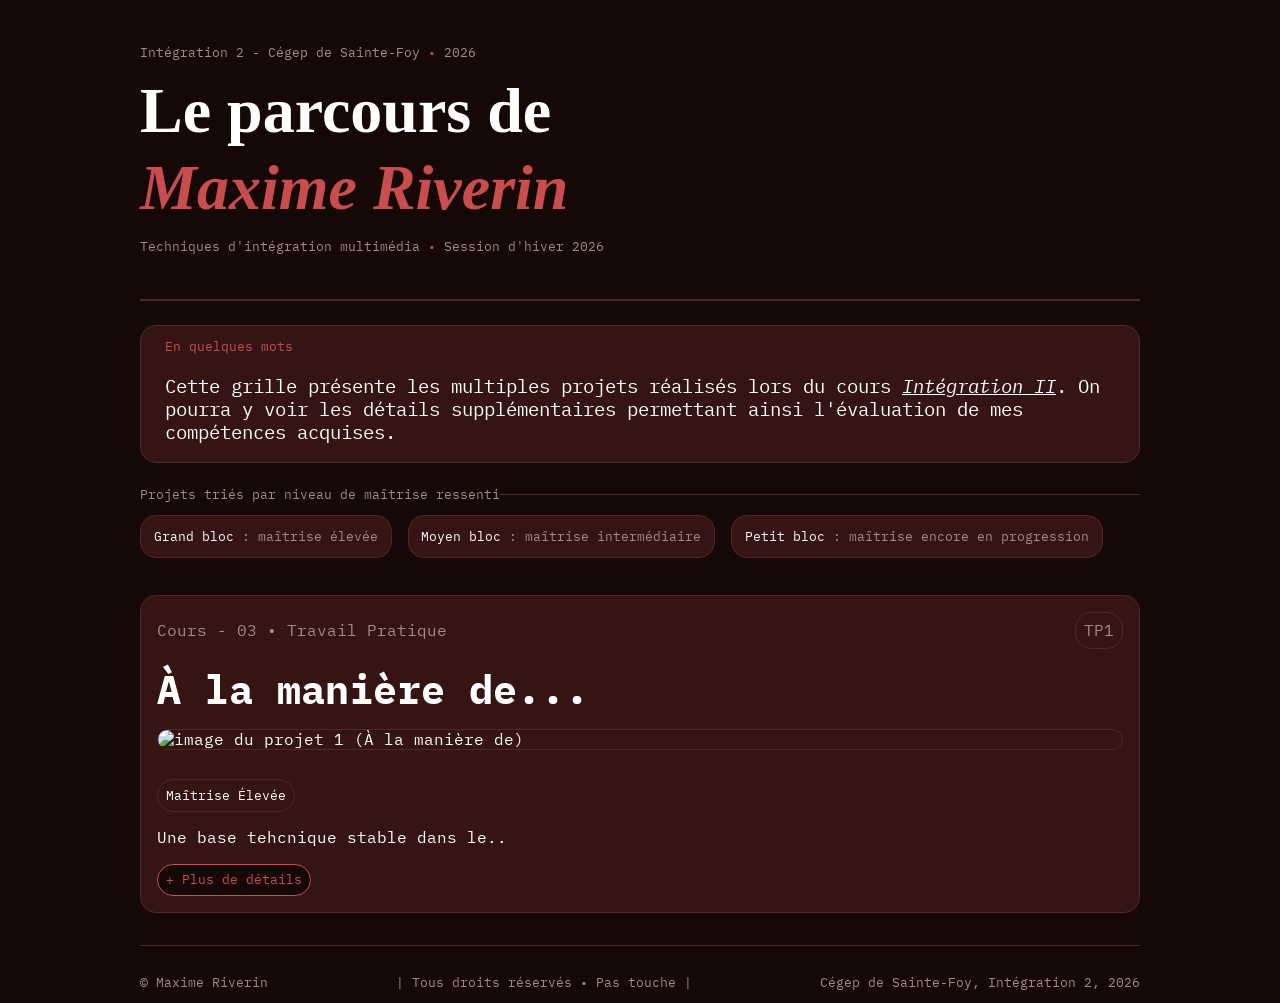
==== index.html @ c97c20b5 "Update all - Effets boutons et liens - Continuation stylisation du contenu dans le dialog - Classes " ====
<!DOCTYPE html>
<html lang="fr">
<head>
    <meta charset="UTF-8">
    <meta name="viewport" content="width=device-width, initial-scale=1.0">
    <title>Portfolio - Intégration II</title>

    <link rel="stylesheet" href="assets/css/style.css">
    <script defer src="assets/js/main.js"></script>
</head>
<body>
    <header class="header fs-08">
        <div class="header__containeur">
            <p class="header__texte">Intégration 2 - Cégep de Sainte-Foy <span class="couleur-rougeClair">&#x2022;</span> 2026</p>
            <h1 class="header__titre">Le parcours de <span class="header-nom-prenom couleur-rougeClair italic">Maxime Riverin</span></h1>
            <p class="header__texte">Techniques d'intégration multimédia <span class="couleur-rougeClair">&#x2022;</span> Session d'hiver 2026</p>
        </div>
    </header>

    <main class="main">
        <section class="informations__containeur">

            <div class="resume__containeur resume containeur border">
                <p class="resume__titre fs-08 couleur-rougeClair">En quelques mots</p>
                <p class="resume__texte">Cette grille présente les multiples projets réalisés lors du cours <span class="italic underline">Intégration II</span>.
                     On pourra y voir les détails supplémentaires permettant ainsi l'évaluation de mes compétences acquises.</p>
            </div>

            <div class="filtre__containeur filtre fs-08">

                <div class="filtre__separateur">
                    <span class="filtre__titre">Projets triés par niveau de maîtrise ressenti</span>
                    <span class="filtre__border"></span>
                </div>

                <div class="filtre__categorie__containeur categorie">
                    <p class="categorie__item border"><span class="white">Grand bloc</span> : maîtrise élevée</p>
                    <p class="categorie__item border"><span class="white">Moyen bloc</span> : maîtrise intermédiaire</p>
                    <p class="categorie__item border"><span class="white">Petit bloc</span> : maîtrise encore en progression</p>
                </div>
            </div>

            <article class="projets__containeur projets">

                <!-- 4 TPS, chasse aux épigraphes, protefolio... -->

                <div class="projets__grille">

                    <div class="projets__item projets__item--1 bloc1 border">
                        <div class="projets__contenu">

                            <div class="projets__legende">
                                <p class="projets__legende-nature">Cours - 03 &#x2022; Travail Pratique</p>
                                <p class="projets__legende-numero-exercice border">TP1</p>
                            </div>

                            <h2 class="projets__titre">À la manière de...</h2>

                            <p class="projets__images__containeur images__containeur border">
                                <img src="assets/images/tp1_rendu_table.png" alt="image du projet 1 (À la manière de)" class="projets__images">
                            </p>

                            <p class="projets__categorie border fs-08">Maîtrise Élevée</p>

                            <p class="projets__texte">Une base tehcnique stable dans le..</p>

                            <div class="projets__bouton">

                                <button class="border fs-08 couleur-rougeClair" commandfor="details__projet1" command="show-modal" name="btnDetails" id="bloc1--btnDetails-ouvrir" value="+ Plus de détails" title="Bouton pour voir davantage de détails du projet">
                                    <label for="bloc1--btnDetails">+ Plus de détails</label>
                                </button>

                            </div>

                            <dialog id="details__projet1" class="details__projets border">
                                <div class="details__contenu projets__contenu">

                                    <div class="projets__legende">
                                        <p class="projets__legende-nature">Cours - 03 &#x2022; Travail Pratique</p>
                                        <p class="projets__legende-numero-exercice border">TP1</p>
                                    </div>

                                    <h2 class="projets__titre">À la manière de...</h2>

                                    <p class="projets__images__containeur images__containeur border">
                                        <img src="assets/images/tp1_rendu_table.png" alt="image du projet 1 (À la manière de)" class="projets__images">
                                    </p>

                                    <p class="projets__texte">Mise en place des outils de base, validation et organisation...</p>

                                    <div class="details__apprentissages__containeur apprentissages__containeur">

                                        <div class="apprentissages__item border">
                                            <h3 class="apprentissages__titre couleur-rougeClair">Ce qui était difficle</h3>
                                            <p class="apprentissages__texte">Configurer correctment tous les outils et garder...</p>
                                        </div>

                                        <div class="apprentissages__item apprentissages border">
                                            <h3 class="apprentissages__titre couleur-rougeClair">Ce dont je suis fier</h3>
                                            <p class="apprentissages__texte">Configurer correctment tous les outils et garder...</p>
                                        </div>

                                    </div>

                                    <p class="details__liens__containeur">
                                        <a href="" class="details__liens">Voir le projet !</a>
                                    </p>
                                    
                                    <div class="projets__bouton">
                                        <button class="border fs-08 couleur-rougeClair" commandfor="details__projet1" command="close" name="btnDetails" id="bloc1--btnDetails-fermer" value="Fermer" title="Bouton pour fermer les détails du projet">
                                            <label for="bloc1--btnDetails">Fermer</label>
                                        </button>
                                    </div>

                                </div>
                            </dialog>

                        </div>
                    </div>

                </div>

            </article>
        </section>
    </main>

    <footer class="footer fs-08">
        <p class="footer__copyright"> &copy; Maxime Riverin </p>
        <p class="footer__copyright">| Tous droits réservés &#x2022; Pas touche |</p>
        <p class="footer__copyright">Cégep de Sainte-Foy, Intégration 2, 2026</p>
    </footer>
    
</body>
</html>
---- assets/css/style.css ----
@charset "UTF-8";

@import url("https://use.typekit.net/vac7fsv.css");
@import url('https://fonts.googleapis.com/css2?family=IBM+Plex+Mono:ital,wght@0,100;0,200;0,300;0,400;0,500;0,600;0,700;1,100;1,200;1,300;1,400;1,500;1,600;1,700&display=swap');

@import url(normalize.css);

:root {
    --couleur-rougeClair: #C74D4E;
    --couleur-rougeFonce: #351414;
    --couleur-carbon: #170808;
    --couleur-rougeMoyen: #502828;
    --couleur-rougeGris: #A28B8B;

    --texte-primaire: 'futura-pt';
    --texte-seconaire: 'IBM Plex Mono';

    font-size: 16px;
    font-family: "futura-pt", 'IBM Plex Mono', Helvetica, sans-serif;
    line-height: 1.2;
    scroll-behavior: smooth;
}

html {
    box-sizing: border-box;
}

*,
*::before,
*::after {
    box-sizing: inherit;
}

*,
*::before,
*::after {
    box-sizing: border-box;
}

img {
    max-width: 100%;
}

/* Mise en page Mobile First */

body {
    max-width: 100%;
    background-color: var(--couleur-carbon);
    color: white;
}

.header {
    max-width: 1000px;
    margin: 0 auto;
    font-family: var(--texte-seconaire);
    color: var(--couleur-rougeGris);
    border-bottom: 2px solid var(--couleur-rougeMoyen);
    padding-block: 2rem;
}

.header h1 {
    font-family: var(--texte-primaire);
    font-size: 4rem;
    margin: 0;
    color: white;
}

.header .header-nom-prenom {
    display: block;
}

.main {
    max-width: 1000px;
    margin: 0 auto;
}

.resume {
    background-color: var(--couleur-rougeFonce);
    padding-inline: 1.5rem;
    margin-block: 1.5rem;
}

.resume .resume__titre {
    font-family: var(--texte-seconaire);
}

.resume .resume__texte {
    font-size: 1.2rem;
}

.filtre {
    font-family: var(--texte-seconaire);
    color: var(--couleur-rougeGris);
}

.filtre__separateur {
    display: flex;
    flex-direction: row;
    align-items: center;
    justify-content: space-between;
}

.filtre__border {
    border-top: 1px solid var(--couleur-rougeMoyen);
    width: 64%;
}

.categorie {
    display: flex;
    flex-direction: row;
    gap: 1rem;
    /* justify-content: space-between; */
}

.categorie__item {
    padding: 0.8rem;
    background-color: var(--couleur-rougeFonce);
}

/* Projets */

.projets {
    margin-top: 1.5rem;
}

/* .projets__grille {

} */

.projets__item,
.details__projets {
    background-color: var(--couleur-rougeFonce);
    padding: 1rem;
}

.projets .projets__titre {
    font-size: 2.5rem;
    margin: 1rem 0 0 0
}

.projets__legende {
    display: flex;
    flex-direction: row;
    justify-content: space-between;
    align-items: center;
    color: var(--couleur-rougeGris);
}

.projets__legende p {
    margin: 0;
}

.projets__legende-numero-exercice {
    padding: 0.5rem;
}

.projets__images__containeur {
    max-height: 30rem;
    overflow: hidden;
}

.projets__images {
    width: 100%;
    height: 100%;
    object-fit: cover;
    object-position: top;
}


.projets__categorie {
    display: inline-block;
    margin-bottom: 0;
    padding: 0.5rem;
    font-family: var(--texte-seconaire);
}

.projets__bouton {
    display: inline-block;
}

.projets__bouton button {
    background-color: var(--couleur-carbon);
    border-color: var(--couleur-rougeClair);
    padding: 0.5rem;
    font-family: var(--texte-seconaire);
}

.projets__bouton button:hover {
    color: white;
    border-color: white;
}

.details__projets {
    max-width: 50rem;
    color: white;
}

.details__projets .details__liens__containeur {
    padding-block: 1rem;
}

.apprentissages__containeur {
    display: grid;
    grid-template-columns: repeat(2, 1fr);
    gap: 1rem;
    list-style: none;
}

.apprentissages__item {
    width: 100%;
    padding-inline: 1rem;
    background-color: var(--couleur-carbon);
}

.apprentissages__item h3 {
    font-variant: small-caps;
}

dialog::backdrop {
    background-color: rgba(0, 0, 0, 0.6);
    backdrop-filter: blur(4px);
}

/* 'Voir le projet !' */
.details__projets .details__liens {
    color: var(--couleur-rougeClair);
    font-variant: small-caps;
    font-size: 1.2rem;
    border: none;
    outline: solid 0px var(--couleur-rougeClair);
    outline-offset: 5px;
    border-radius: 1rem;
    padding: 0.5rem;
    letter-spacing: 2px;

    text-decoration: none;
    padding-bottom: 2px;
    background-image: none;
    background-repeat: no-repeat;
    background-size: 0% 2px;
    background-position: left bottom;

    transition: background-size 0.3s ease, outline-width 0.3s ease;
}

.details__projets .details__liens:hover {
    background-image: linear-gradient(
        90deg,
        var(--couleur-carbon),
        var(--couleur-rougeClair),
        var(--couleur-carbon)
    );
    background-size: 200% 2px;
    animation: degrade-defilant 2s linear infinite;
    outline-width: 2px;
    
}

@keyframes degrade-defilant {
    from { background-position: 0% bottom; }
    to   { background-position: 200% bottom; }
}

/* Scroll-bar */

dialog {
    &::-webkit-scrollbar {
        width: 6px;
    }

    &::-webkit-scrollbar-track {
        background: transparent;
    }

    &::-webkit-scrollbar-thumb {
        background-color: var(--couleur-rougeClair);
        border-radius: 1rem;
    }

    &::-webkit-scrollbar-thumb:hover {
        background-color: var(--couleur-carbon);
    }
}

/* Footer */

.footer {
    max-width: 1000px;
    margin: 0 auto;
    display: flex;
    flex-direction: row;
    justify-content: space-between;
    color: var(--couleur-rougeGris);
    border-top: 1px solid var(--couleur-rougeMoyen);
    margin-top: 2rem;
    padding-top: 1rem;
}



/* Modificateurs */
.couleur-rougeClair {
    color: var(--couleur-rougeClair);
}

.white {
    color: white;
}

.italic {
    font-style: italic;
}

.underline {
    text-decoration: underline;
}

.fs-08 {
    font-size: 0.8rem;
}

.border {
    border: 1px solid var(--couleur-rougeMoyen);
    border-radius: 1rem;
}
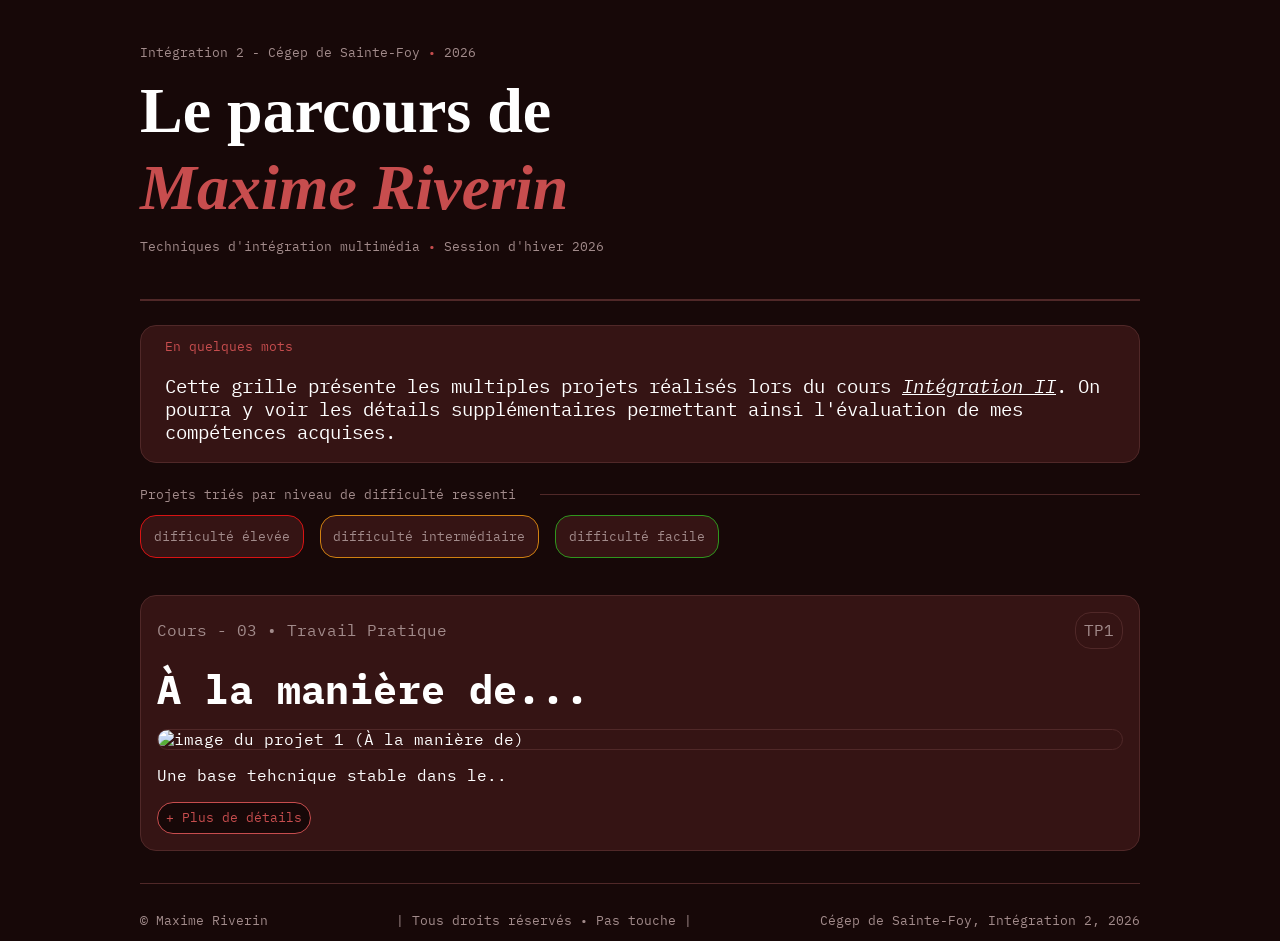
==== commit 8c657f4f: "Update Catgégories - Niveau de maitrise pour niveau de difficulté" ====
--- a/index.html
+++ b/index.html
@@ -29,14 +29,14 @@
             <div class="filtre__containeur filtre fs-08">
 
                 <div class="filtre__separateur">
-                    <span class="filtre__titre">Projets triés par niveau de maîtrise ressenti</span>
+                    <span class="filtre__titre">Projets triés par niveau de difficulté ressenti</span>
                     <span class="filtre__border"></span>
                 </div>
 
                 <div class="filtre__categorie__containeur categorie">
-                    <p class="categorie__item border"><span class="white">Grand bloc</span> : maîtrise élevée</p>
-                    <p class="categorie__item border"><span class="white">Moyen bloc</span> : maîtrise intermédiaire</p>
-                    <p class="categorie__item border"><span class="white">Petit bloc</span> : maîtrise encore en progression</p>
+                    <p class="categorie__item border">difficulté élevée</p>
+                    <p class="categorie__item border">difficulté intermédiaire</p>
+                    <p class="categorie__item border">difficulté facile</p>
                 </div>
             </div>
 
@@ -59,8 +59,6 @@
                             <p class="projets__images__containeur images__containeur border">
                                 <img src="assets/images/tp1_rendu_table.png" alt="image du projet 1 (À la manière de)" class="projets__images">
                             </p>
-
-                            <p class="projets__categorie border fs-08">Maîtrise Élevée</p>
 
                             <p class="projets__texte">Une base tehcnique stable dans le..</p>
 
--- a/assets/css/style.css
+++ b/assets/css/style.css
@@ -12,6 +12,10 @@
     --couleur-rougeMoyen: #502828;
     --couleur-rougeGris: #A28B8B;
 
+    --couleur-rouge: #d81313;
+    --couleur-orange: #d08011;
+    --couleur-vert: #2f961d;
+
     --texte-primaire: 'futura-pt';
     --texte-seconaire: 'IBM Plex Mono';
 
@@ -102,7 +106,7 @@
 
 .filtre__border {
     border-top: 1px solid var(--couleur-rougeMoyen);
-    width: 64%;
+    width: 60%;
 }
 
 .categorie {
@@ -110,6 +114,16 @@
     flex-direction: row;
     gap: 1rem;
     /* justify-content: space-between; */
+}
+
+.categorie__item:nth-child(1) {
+    border-color: var(--couleur-rouge);
+}
+.categorie__item:nth-child(2) {
+    border-color: var(--couleur-orange);
+}
+.categorie__item:nth-child(3) {
+    border-color: var(--couleur-vert);
 }
 
 .categorie__item {
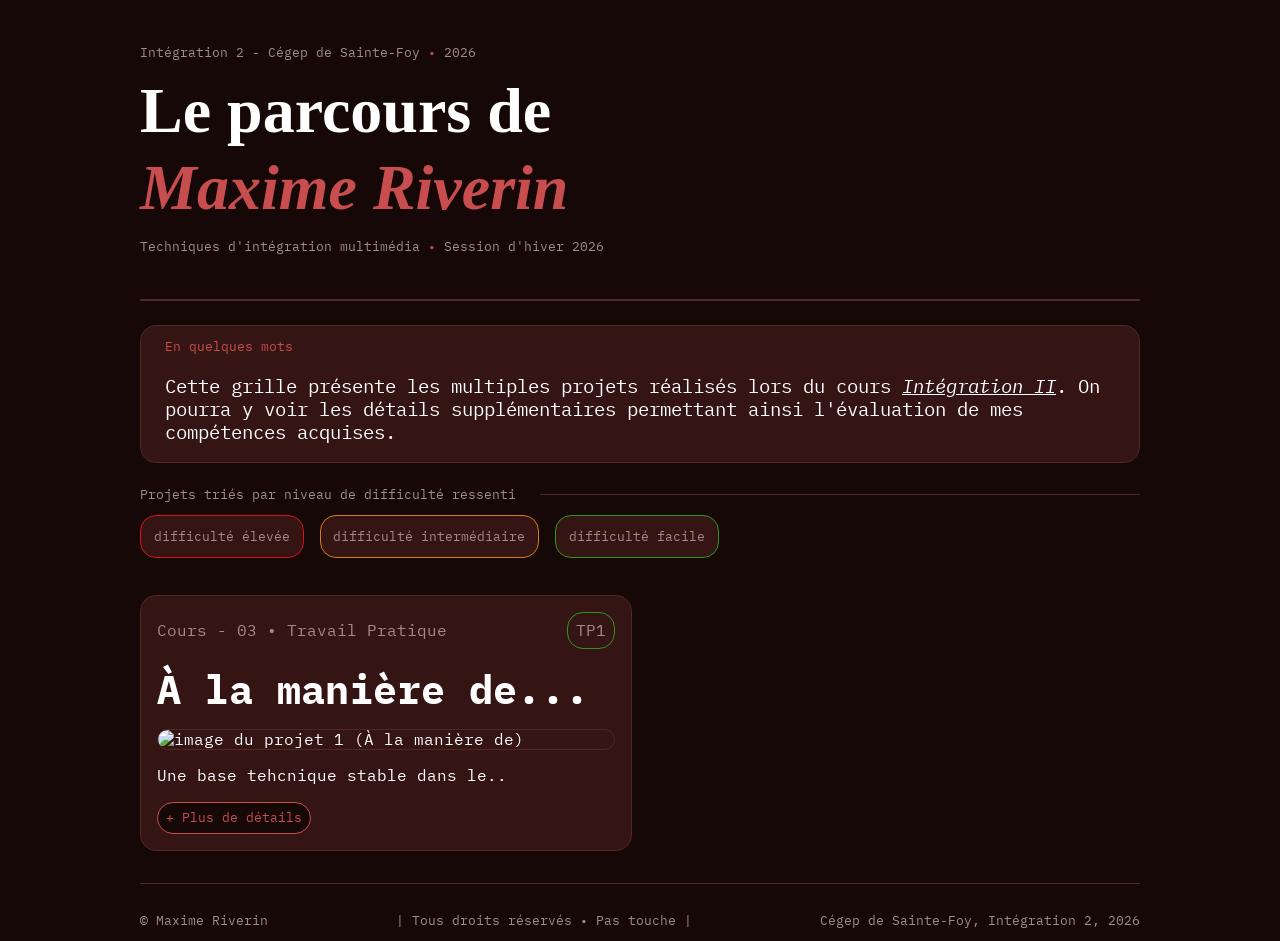
==== commit 7312e3b2: "Update all - Création de classes pour les niveaux de difficultés - Mise en page des projets - taille" ====
--- a/index.html
+++ b/index.html
@@ -34,9 +34,9 @@
                 </div>
 
                 <div class="filtre__categorie__containeur categorie">
-                    <p class="categorie__item border">difficulté élevée</p>
-                    <p class="categorie__item border">difficulté intermédiaire</p>
-                    <p class="categorie__item border">difficulté facile</p>
+                    <p class="categorie__item border diff-elevee">difficulté élevée</p>
+                    <p class="categorie__item border diff-inter">difficulté intermédiaire</p>
+                    <p class="categorie__item border diff-facile">difficulté facile</p>
                 </div>
             </div>
 
@@ -51,7 +51,7 @@
 
                             <div class="projets__legende">
                                 <p class="projets__legende-nature">Cours - 03 &#x2022; Travail Pratique</p>
-                                <p class="projets__legende-numero-exercice border">TP1</p>
+                                <p class="projets__legende-numero-exercice border diff-facile">TP1</p>
                             </div>
 
                             <h2 class="projets__titre">À la manière de...</h2>
@@ -75,7 +75,7 @@
 
                                     <div class="projets__legende">
                                         <p class="projets__legende-nature">Cours - 03 &#x2022; Travail Pratique</p>
-                                        <p class="projets__legende-numero-exercice border">TP1</p>
+                                        <p class="projets__legende-numero-exercice border diff-facile">TP1</p>
                                     </div>
 
                                     <h2 class="projets__titre">À la manière de...</h2>
--- a/assets/css/style.css
+++ b/assets/css/style.css
@@ -116,16 +116,6 @@
     /* justify-content: space-between; */
 }
 
-.categorie__item:nth-child(1) {
-    border-color: var(--couleur-rouge);
-}
-.categorie__item:nth-child(2) {
-    border-color: var(--couleur-orange);
-}
-.categorie__item:nth-child(3) {
-    border-color: var(--couleur-vert);
-}
-
 .categorie__item {
     padding: 0.8rem;
     background-color: var(--couleur-rougeFonce);
@@ -137,9 +127,12 @@
     margin-top: 1.5rem;
 }
 
-/* .projets__grille {
-
-} */
+.projets__grille {
+    display: grid;
+    grid-template-columns: repeat(2, 1fr);
+    gap: 1rem;
+    list-style: none;
+}
 
 .projets__item,
 .details__projets {
@@ -169,8 +162,12 @@
 }
 
 .projets__images__containeur {
-    max-height: 30rem;
+    max-height: 15rem;
     overflow: hidden;
+}
+
+.details__projets .projets__images__containeur {
+    max-height: 40rem;
 }
 
 .projets__images {
@@ -336,4 +333,14 @@
 .border {
     border: 1px solid var(--couleur-rougeMoyen);
     border-radius: 1rem;
+}
+
+.diff-facile {
+    border-color: var(--couleur-vert);
+}
+.diff-inter {
+    border-color: var(--couleur-orange);
+}
+.diff-elevee {
+    border-color: var(--couleur-rouge);
 }
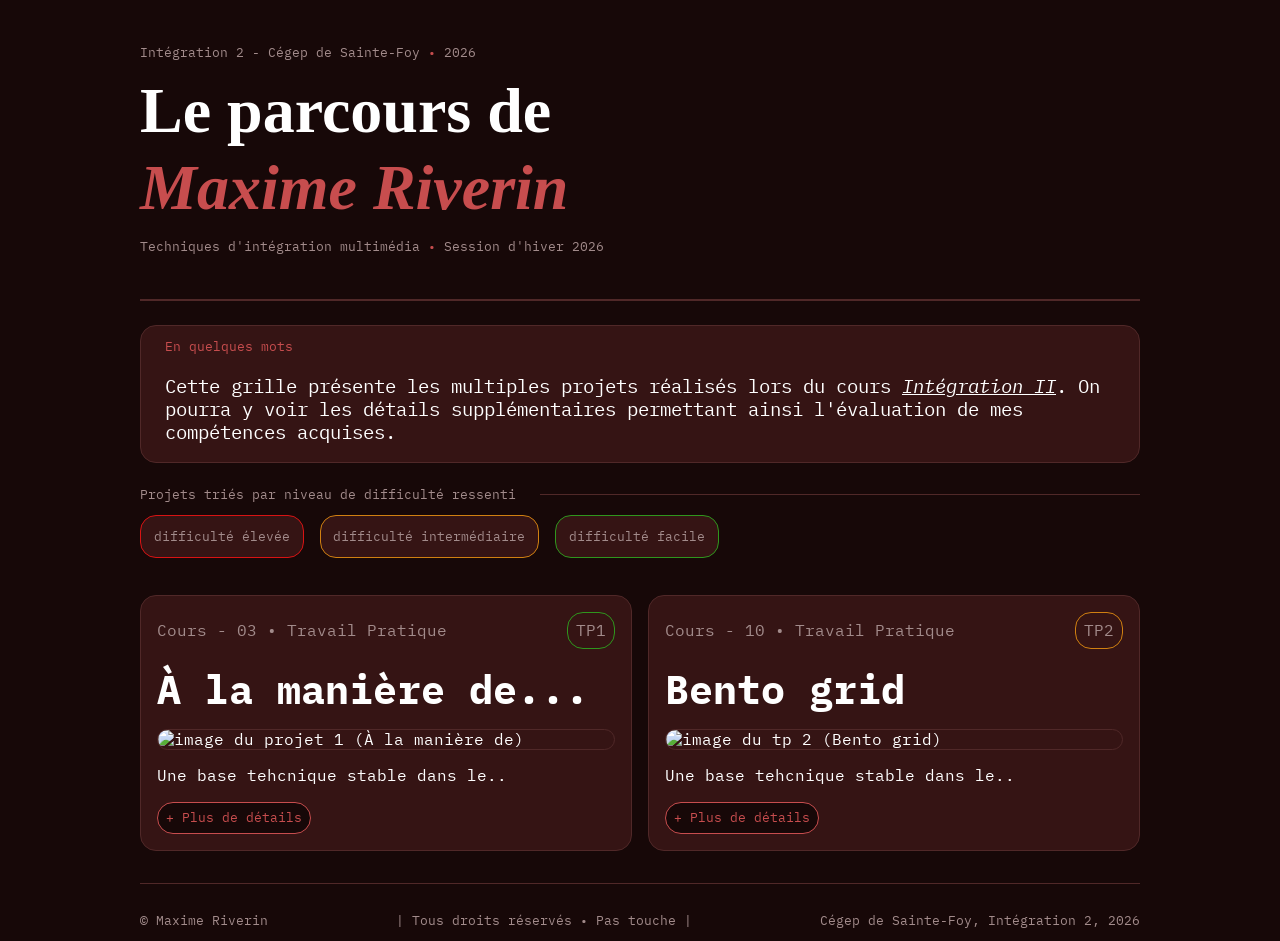
==== commit 1cc785e9: "Update index.html - Commencement 2e bloc" ====
--- a/index.html
+++ b/index.html
@@ -101,12 +101,82 @@
                                     </div>
 
                                     <p class="details__liens__containeur">
-                                        <a href="" class="details__liens">Voir le projet !</a>
+                                        <a href="https://integration2.github.io/tp1-MaxaA-int/" target="_blank" class="details__liens">Voir le projet !</a>
                                     </p>
                                     
                                     <div class="projets__bouton">
                                         <button class="border fs-08 couleur-rougeClair" commandfor="details__projet1" command="close" name="btnDetails" id="bloc1--btnDetails-fermer" value="Fermer" title="Bouton pour fermer les détails du projet">
                                             <label for="bloc1--btnDetails">Fermer</label>
+                                        </button>
+                                    </div>
+
+                                </div>
+                            </dialog>
+
+                        </div>
+                    </div>
+
+                    <div class="projets__item projets__item--2 bloc2 border">
+                        <div class="projets__contenu">
+
+                            <div class="projets__legende">
+                                <p class="projets__legende-nature">Cours - 10 &#x2022; Travail Pratique</p>
+                                <p class="projets__legende-numero-exercice border diff-inter">TP2</p>
+                            </div>
+
+                            <h2 class="projets__titre">Bento grid</h2>
+
+                            <p class="projets__images__containeur images__containeur border">
+                                <img src="assets/images/tp1_rendu_table.png" alt="image du tp 2 (Bento grid)" class="projets__images">
+                            </p>
+
+                            <p class="projets__texte">Une base tehcnique stable dans le..</p>
+
+                            <div class="projets__bouton">
+
+                                <button class="border fs-08 couleur-rougeClair" commandfor="details__projet2" command="show-modal" name="btnDetails" id="bloc2--btnDetails-ouvrir" value="+ Plus de détails" title="Bouton pour voir davantage de détails du projet">
+                                    <label for="bloc2--btnDetails">+ Plus de détails</label>
+                                </button>
+
+                            </div>
+
+                            <dialog id="details__projet2" class="details__projets border">
+                                <div class="details__contenu projets__contenu">
+
+                                    <div class="projets__legende">
+                                        <p class="projets__legende-nature">Cours - 10 &#x2022; Travail Pratique</p>
+                                        <p class="projets__legende-numero-exercice border diff-inter">TP2</p>
+                                    </div>
+
+                                    <h2 class="projets__titre">Bento grid</h2>
+
+                                    <p class="projets__images__containeur images__containeur border">
+                                        <img src="assets/images/tp1_rendu_table.png" alt="image du tp 2 (À la manière de)" class="projets__images">
+                                    </p>
+
+                                    <p class="projets__texte">Mise en place des outils de base, validation et organisation...</p>
+
+                                    <div class="details__apprentissages__containeur apprentissages__containeur">
+
+                                        <div class="apprentissages__item border">
+                                            <h3 class="apprentissages__titre couleur-rougeClair">Ce qui était difficle</h3>
+                                            <p class="apprentissages__texte">Configurer correctment tous les outils et garder...</p>
+                                        </div>
+
+                                        <div class="apprentissages__item apprentissages border">
+                                            <h3 class="apprentissages__titre couleur-rougeClair">Ce dont je suis fier</h3>
+                                            <p class="apprentissages__texte">Configurer correctment tous les outils et garder...</p>
+                                        </div>
+
+                                    </div>
+
+                                    <p class="details__liens__containeur">
+                                        <a href="https://integration2.github.io/tp1-MaxaA-int/" target="_blank" class="details__liens">Voir le projet !</a>
+                                    </p>
+                                    
+                                    <div class="projets__bouton">
+                                        <button class="border fs-08 couleur-rougeClair" commandfor="details__projet2" command="close" name="btnDetails" id="bloc2--btnDetails-fermer" value="Fermer" title="Bouton pour fermer les détails du projet">
+                                            <label for="bloc2--btnDetails">Fermer</label>
                                         </button>
                                     </div>
 
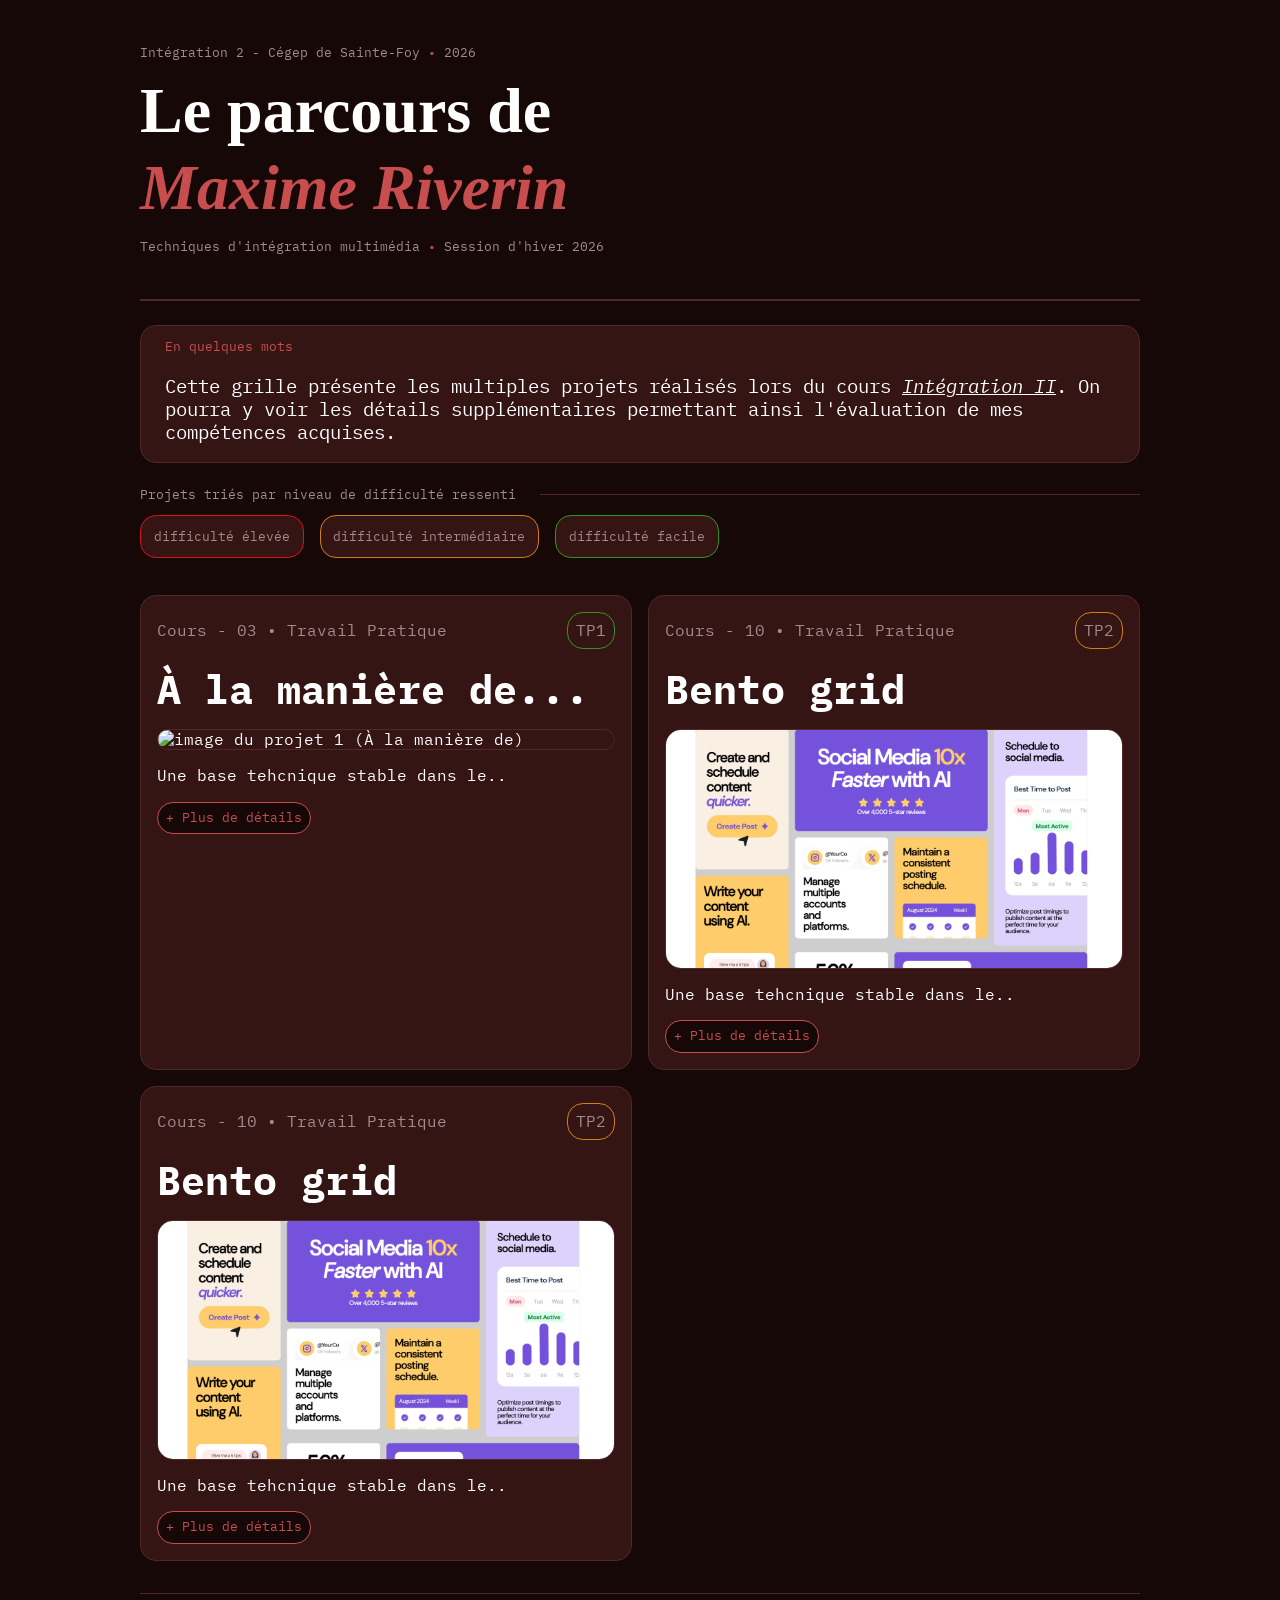
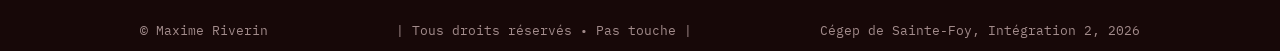
==== commit 3e8f5163: "Avanccement" ====
--- a/index.html
+++ b/index.html
@@ -127,7 +127,7 @@
                             <h2 class="projets__titre">Bento grid</h2>
 
                             <p class="projets__images__containeur images__containeur border">
-                                <img src="assets/images/tp1_rendu_table.png" alt="image du tp 2 (Bento grid)" class="projets__images">
+                                <img src="assets/images/tp2_rendu_table.jpg" alt="image du tp 2 (Bento grid)" class="projets__images">
                             </p>
 
                             <p class="projets__texte">Une base tehcnique stable dans le..</p>
@@ -151,7 +151,7 @@
                                     <h2 class="projets__titre">Bento grid</h2>
 
                                     <p class="projets__images__containeur images__containeur border">
-                                        <img src="assets/images/tp1_rendu_table.png" alt="image du tp 2 (À la manière de)" class="projets__images">
+                                        <img src="assets/images/tp2_rendu_table.jpg" alt="image du tp 2 (À la manière de)" class="projets__images">
                                     </p>
 
                                     <p class="projets__texte">Mise en place des outils de base, validation et organisation...</p>
@@ -171,12 +171,82 @@
                                     </div>
 
                                     <p class="details__liens__containeur">
-                                        <a href="https://integration2.github.io/tp1-MaxaA-int/" target="_blank" class="details__liens">Voir le projet !</a>
+                                        <a href="https://integration2.github.io/tp2-MaxaA-int/" target="_blank" class="details__liens">Voir le projet !</a>
                                     </p>
                                     
                                     <div class="projets__bouton">
                                         <button class="border fs-08 couleur-rougeClair" commandfor="details__projet2" command="close" name="btnDetails" id="bloc2--btnDetails-fermer" value="Fermer" title="Bouton pour fermer les détails du projet">
                                             <label for="bloc2--btnDetails">Fermer</label>
+                                        </button>
+                                    </div>
+
+                                </div>
+                            </dialog>
+
+                        </div>
+                    </div>
+
+                    <div class="projets__item projets__item--3 bloc3 border">
+                        <div class="projets__contenu">
+
+                            <div class="projets__legende">
+                                <p class="projets__legende-nature">Cours - 10 &#x2022; Travail Pratique</p>
+                                <p class="projets__legende-numero-exercice border diff-inter">TP2</p>
+                            </div>
+
+                            <h2 class="projets__titre">Bento grid</h2>
+
+                            <p class="projets__images__containeur images__containeur border">
+                                <img src="assets/images/tp2_rendu_table.jpg" alt="image du tp 2 (Bento grid)" class="projets__images">
+                            </p>
+
+                            <p class="projets__texte">Une base tehcnique stable dans le..</p>
+
+                            <div class="projets__bouton">
+
+                                <button class="border fs-08 couleur-rougeClair" commandfor="details__projet2" command="show-modal" name="btnDetails" id="bloc3--btnDetails-ouvrir" value="+ Plus de détails" title="Bouton pour voir davantage de détails du projet">
+                                    <label for="bloc3--btnDetails">+ Plus de détails</label>
+                                </button>
+
+                            </div>
+
+                            <dialog id="details__projet2" class="details__projets border">
+                                <div class="details__contenu projets__contenu">
+
+                                    <div class="projets__legende">
+                                        <p class="projets__legende-nature">Cours - 10 &#x2022; Travail Pratique</p>
+                                        <p class="projets__legende-numero-exercice border diff-inter">TP2</p>
+                                    </div>
+
+                                    <h2 class="projets__titre">Bento grid</h2>
+
+                                    <p class="projets__images__containeur images__containeur border">
+                                        <img src="assets/images/tp2_rendu_table.jpg" alt="image du tp 2 (À la manière de)" class="projets__images">
+                                    </p>
+
+                                    <p class="projets__texte">Mise en place des outils de base, validation et organisation...</p>
+
+                                    <div class="details__apprentissages__containeur apprentissages__containeur">
+
+                                        <div class="apprentissages__item border">
+                                            <h3 class="apprentissages__titre couleur-rougeClair">Ce qui était difficle</h3>
+                                            <p class="apprentissages__texte">Configurer correctment tous les outils et garder...</p>
+                                        </div>
+
+                                        <div class="apprentissages__item apprentissages border">
+                                            <h3 class="apprentissages__titre couleur-rougeClair">Ce dont je suis fier</h3>
+                                            <p class="apprentissages__texte">Configurer correctment tous les outils et garder...</p>
+                                        </div>
+
+                                    </div>
+
+                                    <p class="details__liens__containeur">
+                                        <a href="https://integration2.github.io/tp2-MaxaA-int/" target="_blank" class="details__liens">Voir le projet !</a>
+                                    </p>
+                                    
+                                    <div class="projets__bouton">
+                                        <button class="border fs-08 couleur-rougeClair" commandfor="details__projet2" command="close" name="btnDetails" id="bloc3--btnDetails-fermer" value="Fermer" title="Bouton pour fermer les détails du projet">
+                                            <label for="bloc3--btnDetails">Fermer</label>
                                         </button>
                                     </div>
 
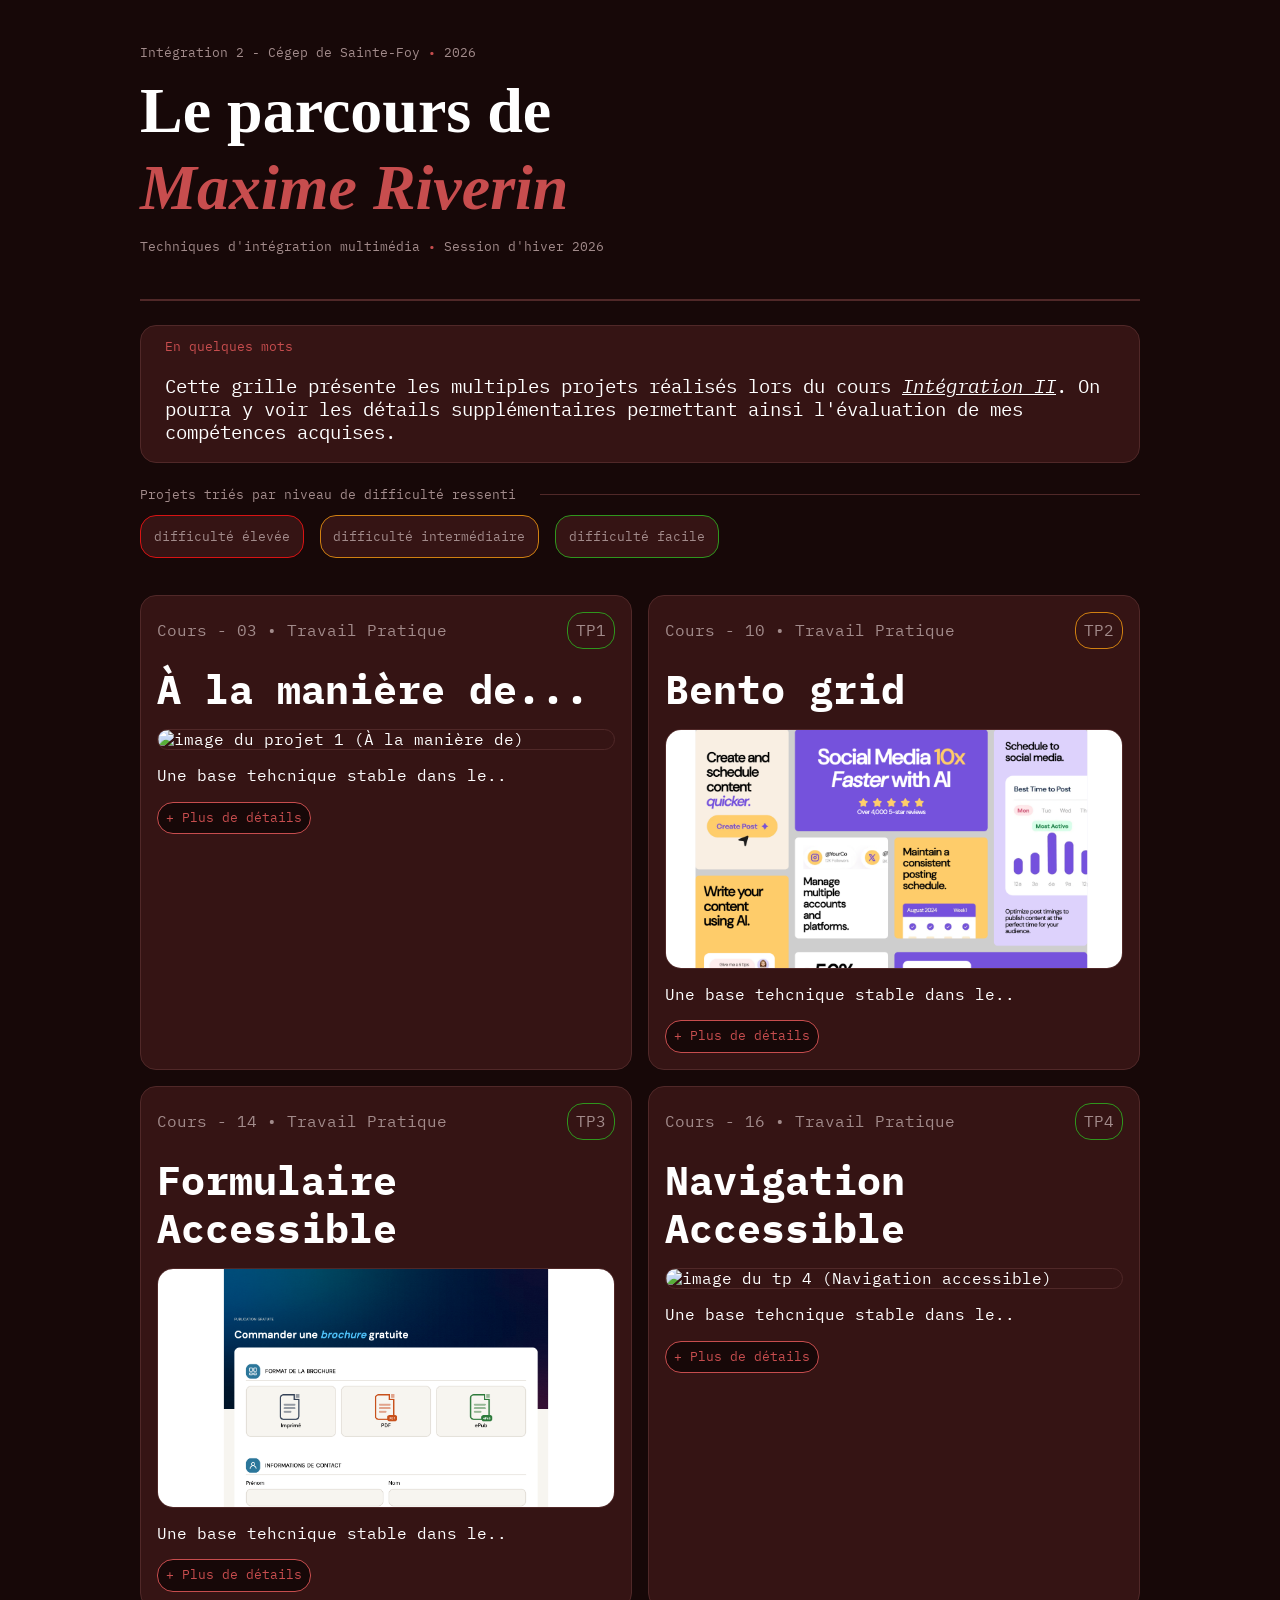
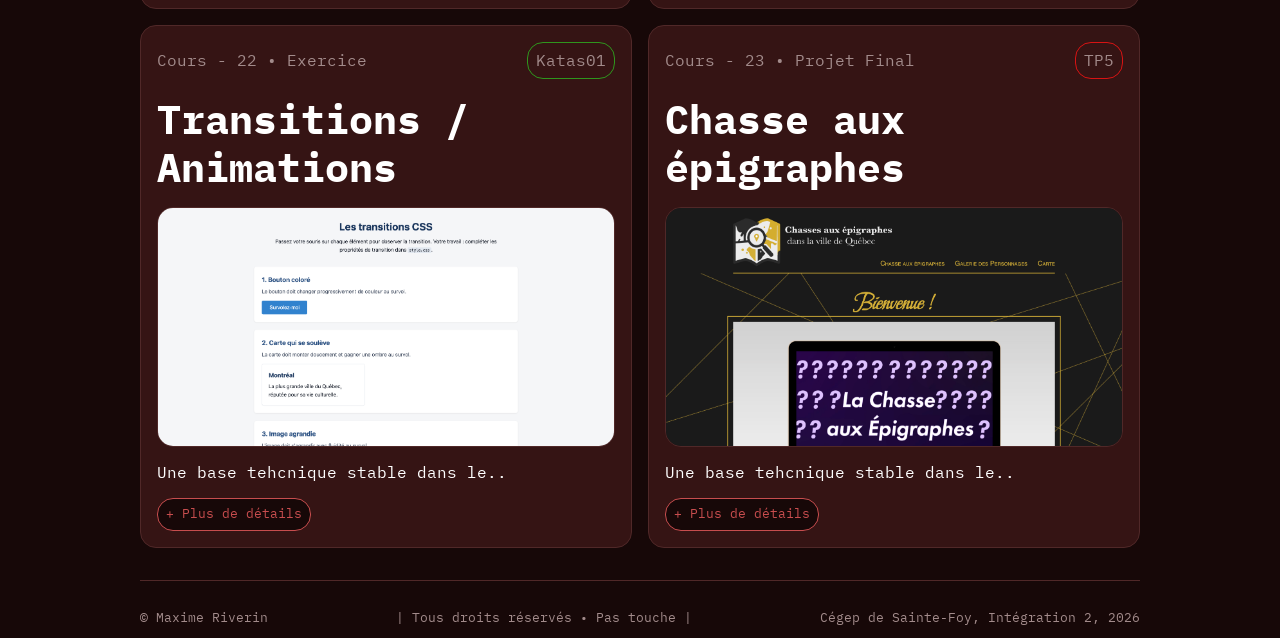
==== commit 20bb0c52: "Finalisation html principal - Finalisation squelettre - Manque le contenu" ====
--- a/index.html
+++ b/index.html
@@ -42,8 +42,6 @@
 
             <article class="projets__containeur projets">
 
-                <!-- 4 TPS, chasse aux épigraphes, protefolio... -->
-
                 <div class="projets__grille">
 
                     <div class="projets__item projets__item--1 bloc1 border">
@@ -190,63 +188,273 @@
                         <div class="projets__contenu">
 
                             <div class="projets__legende">
-                                <p class="projets__legende-nature">Cours - 10 &#x2022; Travail Pratique</p>
-                                <p class="projets__legende-numero-exercice border diff-inter">TP2</p>
-                            </div>
-
-                            <h2 class="projets__titre">Bento grid</h2>
-
-                            <p class="projets__images__containeur images__containeur border">
-                                <img src="assets/images/tp2_rendu_table.jpg" alt="image du tp 2 (Bento grid)" class="projets__images">
-                            </p>
-
-                            <p class="projets__texte">Une base tehcnique stable dans le..</p>
-
-                            <div class="projets__bouton">
-
-                                <button class="border fs-08 couleur-rougeClair" commandfor="details__projet2" command="show-modal" name="btnDetails" id="bloc3--btnDetails-ouvrir" value="+ Plus de détails" title="Bouton pour voir davantage de détails du projet">
+                                <p class="projets__legende-nature">Cours - 14 &#x2022; Travail Pratique</p>
+                                <p class="projets__legende-numero-exercice border diff-facile">TP3</p>
+                            </div>
+
+                            <h2 class="projets__titre">Formulaire Accessible</h2>
+
+                            <p class="projets__images__containeur images__containeur border">
+                                <img src="assets/images/tp3_rendu_table.png" alt="image du tp 3 (Formulaire accessible)" class="projets__images">
+                            </p>
+
+                            <p class="projets__texte">Une base tehcnique stable dans le..</p>
+
+                            <div class="projets__bouton">
+
+                                <button class="border fs-08 couleur-rougeClair" commandfor="details__projet3" command="show-modal" name="btnDetails" id="bloc3--btnDetails-ouvrir" value="+ Plus de détails" title="Bouton pour voir davantage de détails du projet">
                                     <label for="bloc3--btnDetails">+ Plus de détails</label>
                                 </button>
 
                             </div>
 
-                            <dialog id="details__projet2" class="details__projets border">
-                                <div class="details__contenu projets__contenu">
-
-                                    <div class="projets__legende">
-                                        <p class="projets__legende-nature">Cours - 10 &#x2022; Travail Pratique</p>
-                                        <p class="projets__legende-numero-exercice border diff-inter">TP2</p>
-                                    </div>
-
-                                    <h2 class="projets__titre">Bento grid</h2>
-
-                                    <p class="projets__images__containeur images__containeur border">
-                                        <img src="assets/images/tp2_rendu_table.jpg" alt="image du tp 2 (À la manière de)" class="projets__images">
-                                    </p>
-
-                                    <p class="projets__texte">Mise en place des outils de base, validation et organisation...</p>
-
-                                    <div class="details__apprentissages__containeur apprentissages__containeur">
-
-                                        <div class="apprentissages__item border">
-                                            <h3 class="apprentissages__titre couleur-rougeClair">Ce qui était difficle</h3>
-                                            <p class="apprentissages__texte">Configurer correctment tous les outils et garder...</p>
-                                        </div>
-
-                                        <div class="apprentissages__item apprentissages border">
-                                            <h3 class="apprentissages__titre couleur-rougeClair">Ce dont je suis fier</h3>
-                                            <p class="apprentissages__texte">Configurer correctment tous les outils et garder...</p>
-                                        </div>
-
-                                    </div>
-
-                                    <p class="details__liens__containeur">
-                                        <a href="https://integration2.github.io/tp2-MaxaA-int/" target="_blank" class="details__liens">Voir le projet !</a>
-                                    </p>
-                                    
-                                    <div class="projets__bouton">
-                                        <button class="border fs-08 couleur-rougeClair" commandfor="details__projet2" command="close" name="btnDetails" id="bloc3--btnDetails-fermer" value="Fermer" title="Bouton pour fermer les détails du projet">
+                            <dialog id="details__projet3" class="details__projets border">
+                                <div class="details__contenu projets__contenu">
+
+                                    <div class="projets__legende">
+                                        <p class="projets__legende-nature">Cours - 14 &#x2022; Travail Pratique</p>
+                                        <p class="projets__legende-numero-exercice border diff-facile">TP3</p>
+                                    </div>
+
+                                    <h2 class="projets__titre">Formulaire Accessible</h2>
+
+                                    <p class="projets__images__containeur images__containeur border">
+                                        <img src="assets/images/tp3_rendu_table.png" alt="image du tp 3 (Formulaire accessible)" class="projets__images">
+                                    </p>
+
+                                    <p class="projets__texte">Mise en place des outils de base, validation et organisation...</p>
+
+                                    <div class="details__apprentissages__containeur apprentissages__containeur">
+
+                                        <div class="apprentissages__item border">
+                                            <h3 class="apprentissages__titre couleur-rougeClair">Ce qui était difficle</h3>
+                                            <p class="apprentissages__texte">Configurer correctment tous les outils et garder...</p>
+                                        </div>
+
+                                        <div class="apprentissages__item apprentissages border">
+                                            <h3 class="apprentissages__titre couleur-rougeClair">Ce dont je suis fier</h3>
+                                            <p class="apprentissages__texte">Configurer correctment tous les outils et garder...</p>
+                                        </div>
+
+                                    </div>
+
+                                    <p class="details__liens__containeur">
+                                        <a href="https://maxaa-int.github.io/TP3---Formulaire-Accessible/" target="_blank" class="details__liens">Voir le projet !</a>
+                                    </p>
+                                    
+                                    <div class="projets__bouton">
+                                        <button class="border fs-08 couleur-rougeClair" commandfor="details__projet3" command="close" name="btnDetails" id="bloc3--btnDetails-fermer" value="Fermer" title="Bouton pour fermer les détails du projet">
                                             <label for="bloc3--btnDetails">Fermer</label>
+                                        </button>
+                                    </div>
+
+                                </div>
+                            </dialog>
+
+                        </div>
+                    </div>
+
+                    <div class="projets__item projets__item--4 bloc4 border">
+                        <div class="projets__contenu">
+
+                            <div class="projets__legende">
+                                <p class="projets__legende-nature">Cours - 16 &#x2022; Travail Pratique</p>
+                                <p class="projets__legende-numero-exercice border diff-facile">TP4</p>
+                            </div>
+
+                            <h2 class="projets__titre">Navigation Accessible</h2>
+
+                            <p class="projets__images__containeur images__containeur border">
+                                <img src="assets/images/tp4_rendu_table.png" alt="image du tp 4 (Navigation accessible)" class="projets__images">
+                            </p>
+
+                            <p class="projets__texte">Une base tehcnique stable dans le..</p>
+
+                            <div class="projets__bouton">
+
+                                <button class="border fs-08 couleur-rougeClair" commandfor="details__projet4" command="show-modal" name="btnDetails" id="bloc4--btnDetails-ouvrir" value="+ Plus de détails" title="Bouton pour voir davantage de détails du projet">
+                                    <label for="bloc4--btnDetails">+ Plus de détails</label>
+                                </button>
+
+                            </div>
+
+                            <dialog id="details__projet4" class="details__projets border">
+                                <div class="details__contenu projets__contenu">
+
+                                    <div class="projets__legende">
+                                        <p class="projets__legende-nature">Cours - 16 &#x2022; Travail Pratique</p>
+                                        <p class="projets__legende-numero-exercice border diff-facile">TP4</p>
+                                    </div>
+
+                                    <h2 class="projets__titre">Navigation Accessible</h2>
+
+                                    <p class="projets__images__containeur images__containeur border">
+                                        <img src="assets/images/tp4_rendu_table.png" alt="image du tp 4 (Navigation accessible)" class="projets__images">
+                                    </p>
+
+                                    <p class="projets__texte">Mise en place des outils de base, validation et organisation...</p>
+
+                                    <div class="details__apprentissages__containeur apprentissages__containeur">
+
+                                        <div class="apprentissages__item border">
+                                            <h3 class="apprentissages__titre couleur-rougeClair">Ce qui était difficle</h3>
+                                            <p class="apprentissages__texte">Configurer correctment tous les outils et garder...</p>
+                                        </div>
+
+                                        <div class="apprentissages__item apprentissages border">
+                                            <h3 class="apprentissages__titre couleur-rougeClair">Ce dont je suis fier</h3>
+                                            <p class="apprentissages__texte">Configurer correctment tous les outils et garder...</p>
+                                        </div>
+
+                                    </div>
+
+                                    <p class="details__liens__containeur">
+                                        <a href="https://maxaa-int.github.io/TP4---Navigation-Accessible/" target="_blank" class="details__liens">Voir le projet !</a>
+                                    </p>
+                                    
+                                    <div class="projets__bouton">
+                                        <button class="border fs-08 couleur-rougeClair" commandfor="details__projet4" command="close" name="btnDetails" id="bloc4--btnDetails-fermer" value="Fermer" title="Bouton pour fermer les détails du projet">
+                                            <label for="bloc4--btnDetails">Fermer</label>
+                                        </button>
+                                    </div>
+
+                                </div>
+                            </dialog>
+
+                        </div>
+                    </div>
+
+                    <div class="projets__item projets__item--5 bloc5 border">
+                        <div class="projets__contenu">
+
+                            <div class="projets__legende">
+                                <p class="projets__legende-nature">Cours - 22 &#x2022; Exercice</p>
+                                <p class="projets__legende-numero-exercice border diff-facile">Katas01</p>
+                            </div>
+
+                            <h2 class="projets__titre">Transitions / Animations</h2>
+
+                            <p class="projets__images__containeur images__containeur border">
+                                <img src="assets/images/transition_rendu_table.png" alt="image du Katas Transitions" class="projets__images">
+                            </p>
+
+                            <p class="projets__texte">Une base tehcnique stable dans le..</p>
+
+                            <div class="projets__bouton">
+
+                                <button class="border fs-08 couleur-rougeClair" commandfor="details__projet5" command="show-modal" name="btnDetails" id="bloc5--btnDetails-ouvrir" value="+ Plus de détails" title="Bouton pour voir davantage de détails du projet">
+                                    <label for="bloc5--btnDetails">+ Plus de détails</label>
+                                </button>
+
+                            </div>
+
+                            <dialog id="details__projet5" class="details__projets border">
+                                <div class="details__contenu projets__contenu">
+
+                                    <div class="projets__legende">
+                                        <p class="projets__legende-nature">Cours - 22 &#x2022; Exercice</p>
+                                        <p class="projets__legende-numero-exercice border diff-facile">Katas01</p>
+                                    </div>
+
+                                    <h2 class="projets__titre">Transtions / Animations</h2>
+
+                                    <p class="projets__images__containeur images__containeur border">
+                                        <img src="assets/images/transition_rendu_table.png" alt="image du Katas Transition" class="projets__images">
+                                    </p>
+
+                                    <p class="projets__texte">Mise en place des outils de base, validation et organisation...</p>
+
+                                    <div class="details__apprentissages__containeur apprentissages__containeur">
+
+                                        <div class="apprentissages__item border">
+                                            <h3 class="apprentissages__titre couleur-rougeClair">Ce qui était difficle</h3>
+                                            <p class="apprentissages__texte">Configurer correctment tous les outils et garder...</p>
+                                        </div>
+
+                                        <div class="apprentissages__item apprentissages border">
+                                            <h3 class="apprentissages__titre couleur-rougeClair">Ce dont je suis fier</h3>
+                                            <p class="apprentissages__texte">Configurer correctment tous les outils et garder...</p>
+                                        </div>
+
+                                    </div>
+
+                                    <p class="details__liens__containeur">
+                                        <a href="assets/projets/katas01/index.html" target="_blank" class="details__liens">Voir le projet !</a>
+                                    </p>
+                                    
+                                    <div class="projets__bouton">
+                                        <button class="border fs-08 couleur-rougeClair" commandfor="details__projet5" command="close" name="btnDetails" id="bloc5--btnDetails-fermer" value="Fermer" title="Bouton pour fermer les détails du projet">
+                                            <label for="bloc5--btnDetails">Fermer</label>
+                                        </button>
+                                    </div>
+
+                                </div>
+                            </dialog>
+
+                        </div>
+                    </div>
+
+                    <div class="projets__item projets__item--6 bloc6 border">
+                        <div class="projets__contenu">
+
+                            <div class="projets__legende">
+                                <p class="projets__legende-nature">Cours - 23 &#x2022; Projet Final</p>
+                                <p class="projets__legende-numero-exercice border diff-elevee">TP5</p>
+                            </div>
+
+                            <h2 class="projets__titre">Chasse aux épigraphes</h2>
+
+                            <p class="projets__images__containeur images__containeur border">
+                                <img src="assets/images/chasseEpi_rendu_table.png" alt="image de la chasse aux épigraphes" class="projets__images">
+                            </p>
+
+                            <p class="projets__texte">Une base tehcnique stable dans le..</p>
+
+                            <div class="projets__bouton">
+
+                                <button class="border fs-08 couleur-rougeClair" commandfor="details__projet6" command="show-modal" name="btnDetails" id="bloc6--btnDetails-ouvrir" value="+ Plus de détails" title="Bouton pour voir davantage de détails du projet">
+                                    <label for="bloc6--btnDetails">+ Plus de détails</label>
+                                </button>
+
+                            </div>
+
+                            <dialog id="details__projet6" class="details__projets border">
+                                <div class="details__contenu projets__contenu">
+
+                                    <div class="projets__legende">
+                                        <p class="projets__legende-nature">Cours - 23 &#x2022; Projet Final</p>
+                                        <p class="projets__legende-numero-exercice border diff-elevee">TP5</p>
+                                    </div>
+
+                                    <h2 class="projets__titre">Chasse aux épigraphes</h2>
+
+                                    <p class="projets__images__containeur images__containeur border">
+                                        <img src="assets/images/chasseEpi_rendu_table.png" alt="image de la chasse aux épigraphes class="projets__images">
+                                    </p>
+
+                                    <p class="projets__texte">Mise en place des outils de base, validation et organisation...</p>
+
+                                    <div class="details__apprentissages__containeur apprentissages__containeur">
+
+                                        <div class="apprentissages__item border">
+                                            <h3 class="apprentissages__titre couleur-rougeClair">Ce qui était difficle</h3>
+                                            <p class="apprentissages__texte">Configurer correctment tous les outils et garder...</p>
+                                        </div>
+
+                                        <div class="apprentissages__item apprentissages border">
+                                            <h3 class="apprentissages__titre couleur-rougeClair">Ce dont je suis fier</h3>
+                                            <p class="apprentissages__texte">Configurer correctment tous les outils et garder...</p>
+                                        </div>
+
+                                    </div>
+
+                                    <p class="details__liens__containeur">
+                                        <a href="https://maxaa-int.github.io/LTM-ChasseAuxEpigraphes/index.html" target="_blank" class="details__liens">Voir le projet !</a>
+                                    </p>
+                                    
+                                    <div class="projets__bouton">
+                                        <button class="border fs-08 couleur-rougeClair" commandfor="details__projet6" command="close" name="btnDetails" id="bloc6--btnDetails-fermer" value="Fermer" title="Bouton pour fermer les détails du projet">
+                                            <label for="bloc6--btnDetails">Fermer</label>
                                         </button>
                                     </div>
 
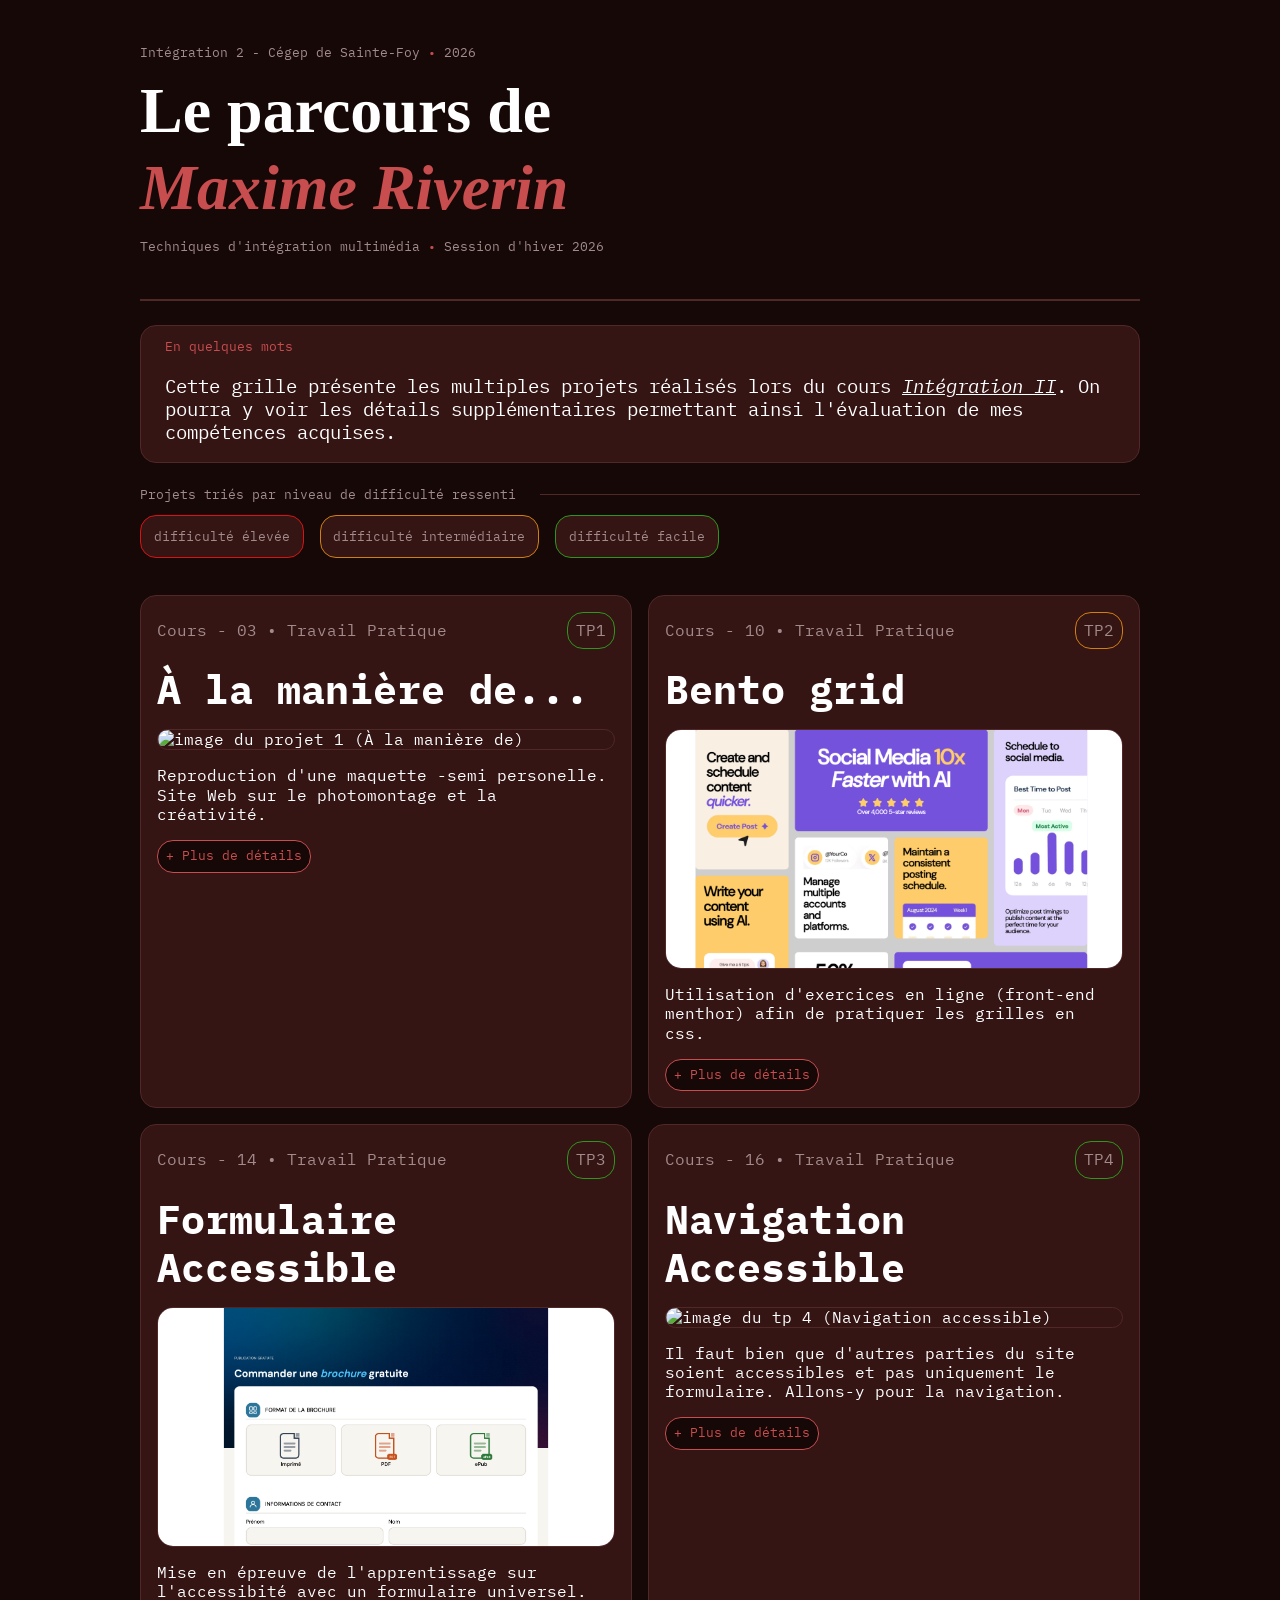
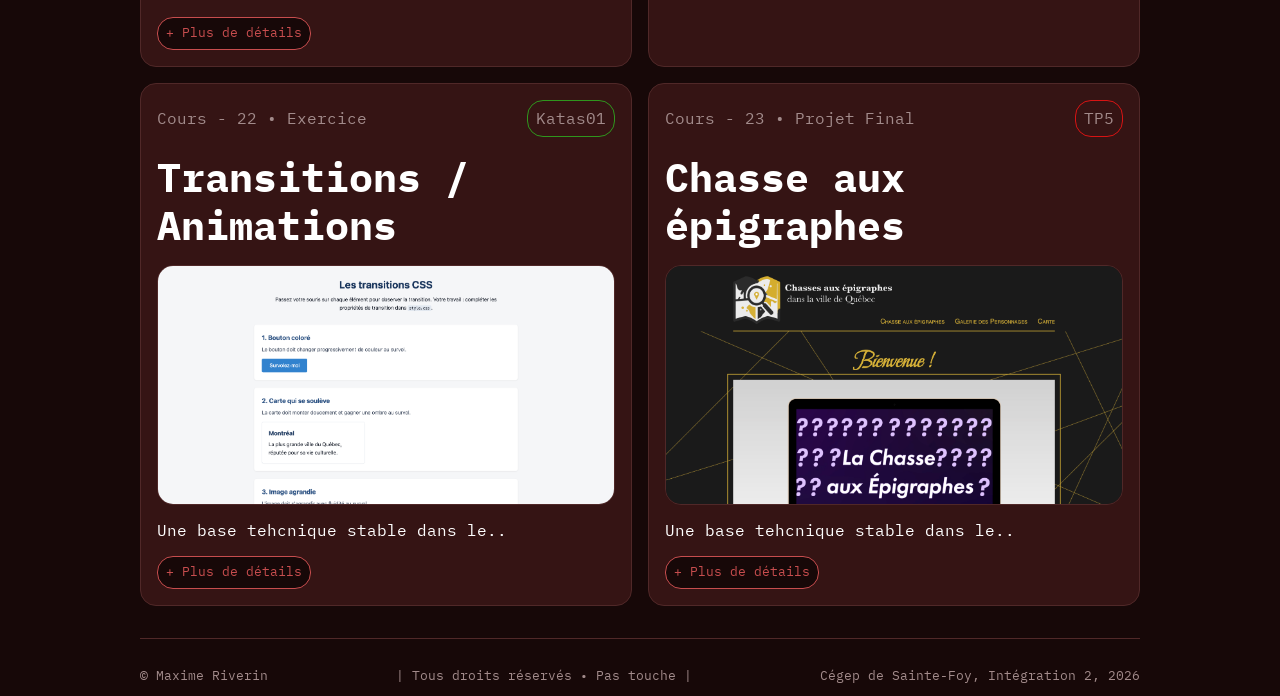
==== commit fae9305f: "Avancement des descriptions manque les 2 derniers blocs" ====
--- a/index.html
+++ b/index.html
@@ -58,7 +58,7 @@
                                 <img src="assets/images/tp1_rendu_table.png" alt="image du projet 1 (À la manière de)" class="projets__images">
                             </p>
 
-                            <p class="projets__texte">Une base tehcnique stable dans le..</p>
+                            <p class="projets__texte">Reproduction d'une maquette -semi personelle. Site Web sur le photomontage et la créativité.</p>
 
                             <div class="projets__bouton">
 
@@ -82,18 +82,19 @@
                                         <img src="assets/images/tp1_rendu_table.png" alt="image du projet 1 (À la manière de)" class="projets__images">
                                     </p>
 
-                                    <p class="projets__texte">Mise en place des outils de base, validation et organisation...</p>
-
-                                    <div class="details__apprentissages__containeur apprentissages__containeur">
-
-                                        <div class="apprentissages__item border">
-                                            <h3 class="apprentissages__titre couleur-rougeClair">Ce qui était difficle</h3>
-                                            <p class="apprentissages__texte">Configurer correctment tous les outils et garder...</p>
-                                        </div>
-
-                                        <div class="apprentissages__item apprentissages border">
-                                            <h3 class="apprentissages__titre couleur-rougeClair">Ce dont je suis fier</h3>
-                                            <p class="apprentissages__texte">Configurer correctment tous les outils et garder...</p>
+                                    <p class="projets__texte">Concrétisation des propriétés de base, validation, organisation et qualité. Projet très simple vu que la matière n'est pas nouvelle.</p>
+
+                                    <div class="details__apprentissages__containeur apprentissages__containeur">
+
+                                        <div class="apprentissages__item border">
+                                            <h3 class="apprentissages__titre couleur-rougeClair">Ce qui était difficle</h3>
+                                            <p class="apprentissages__texte">Nomenclature de certaines classes avec la notation BEM</p>
+                                        </div>
+
+                                        <div class="apprentissages__item apprentissages border">
+                                            <h3 class="apprentissages__titre couleur-rougeClair">Ce dont je suis fier</h3>
+                                            <p class="apprentissages__texte">Utilisation appropriée de la balise <span class="couleur-rougeClair">picture</span> ainsi que de ses <span class="couleur-rougeClair">sources</span>.
+                                            De plus, vérification de la compréhension de la propriété <span class="couleur-rougeClair">flex</span>.</p>
                                         </div>
 
                                     </div>
@@ -128,7 +129,7 @@
                                 <img src="assets/images/tp2_rendu_table.jpg" alt="image du tp 2 (Bento grid)" class="projets__images">
                             </p>
 
-                            <p class="projets__texte">Une base tehcnique stable dans le..</p>
+                            <p class="projets__texte">Utilisation d'exercices en ligne (front-end menthor) afin de pratiquer les grilles en css.</p>
 
                             <div class="projets__bouton">
 
@@ -152,18 +153,19 @@
                                         <img src="assets/images/tp2_rendu_table.jpg" alt="image du tp 2 (À la manière de)" class="projets__images">
                                     </p>
 
-                                    <p class="projets__texte">Mise en place des outils de base, validation et organisation...</p>
-
-                                    <div class="details__apprentissages__containeur apprentissages__containeur">
-
-                                        <div class="apprentissages__item border">
-                                            <h3 class="apprentissages__titre couleur-rougeClair">Ce qui était difficle</h3>
-                                            <p class="apprentissages__texte">Configurer correctment tous les outils et garder...</p>
-                                        </div>
-
-                                        <div class="apprentissages__item apprentissages border">
-                                            <h3 class="apprentissages__titre couleur-rougeClair">Ce dont je suis fier</h3>
-                                            <p class="apprentissages__texte">Configurer correctment tous les outils et garder...</p>
+                                    <p class="projets__texte">Travail pratique légèrement complexe, mais très enrichissante en matière. Permet de se pratiquer sur plusieurs propriétés.</p>
+
+                                    <div class="details__apprentissages__containeur apprentissages__containeur">
+
+                                        <div class="apprentissages__item border">
+                                            <h3 class="apprentissages__titre couleur-rougeClair">Ce qui était difficle</h3>
+                                            <p class="apprentissages__texte">Adapter la tailles des images afin de les rendre cohérentes avec le design desiré.</p>
+                                        </div>
+
+                                        <div class="apprentissages__item apprentissages border">
+                                            <h3 class="apprentissages__titre couleur-rougeClair">Ce dont je suis fier</h3>
+                                            <p class="apprentissages__texte">Découverte et approndissement des propriétés <span class="couleur-rougeClair">overflow</span> et <span class="couleur-rougeClair">grid</span>.
+                                            </p>
                                         </div>
 
                                     </div>
@@ -198,7 +200,7 @@
                                 <img src="assets/images/tp3_rendu_table.png" alt="image du tp 3 (Formulaire accessible)" class="projets__images">
                             </p>
 
-                            <p class="projets__texte">Une base tehcnique stable dans le..</p>
+                            <p class="projets__texte">Mise en épreuve de l'apprentissage sur l'accessibité avec un formulaire universel.</p>
 
                             <div class="projets__bouton">
 
@@ -222,18 +224,18 @@
                                         <img src="assets/images/tp3_rendu_table.png" alt="image du tp 3 (Formulaire accessible)" class="projets__images">
                                     </p>
 
-                                    <p class="projets__texte">Mise en place des outils de base, validation et organisation...</p>
-
-                                    <div class="details__apprentissages__containeur apprentissages__containeur">
-
-                                        <div class="apprentissages__item border">
-                                            <h3 class="apprentissages__titre couleur-rougeClair">Ce qui était difficle</h3>
-                                            <p class="apprentissages__texte">Configurer correctment tous les outils et garder...</p>
-                                        </div>
-
-                                        <div class="apprentissages__item apprentissages border">
-                                            <h3 class="apprentissages__titre couleur-rougeClair">Ce dont je suis fier</h3>
-                                            <p class="apprentissages__texte">Configurer correctment tous les outils et garder...</p>
+                                    <p class="projets__texte">Travail pratique très facile à réaliser. Montre la qualité du code requis afin de rendre un travail acessible à tous et à toutes.</p>
+
+                                    <div class="details__apprentissages__containeur apprentissages__containeur">
+
+                                        <div class="apprentissages__item border">
+                                            <h3 class="apprentissages__titre couleur-rougeClair">Ce qui était difficle</h3>
+                                            <p class="apprentissages__texte">Rappel des multiples attributs à utiliser dans les balises</p>
+                                        </div>
+
+                                        <div class="apprentissages__item apprentissages border">
+                                            <h3 class="apprentissages__titre couleur-rougeClair">Ce dont je suis fier</h3>
+                                            <p class="apprentissages__texte">Expérimentation à la création d'un formulaire complet surtout avec les balises <span class="couleur-rougeClair">input, option, select</span>...</p>
                                         </div>
 
                                     </div>
@@ -268,7 +270,7 @@
                                 <img src="assets/images/tp4_rendu_table.png" alt="image du tp 4 (Navigation accessible)" class="projets__images">
                             </p>
 
-                            <p class="projets__texte">Une base tehcnique stable dans le..</p>
+                            <p class="projets__texte">Il faut bien que d'autres parties du site soient accessibles et pas uniquement le formulaire. Allons-y pour la navigation.</p>
 
                             <div class="projets__bouton">
 
@@ -292,18 +294,18 @@
                                         <img src="assets/images/tp4_rendu_table.png" alt="image du tp 4 (Navigation accessible)" class="projets__images">
                                     </p>
 
-                                    <p class="projets__texte">Mise en place des outils de base, validation et organisation...</p>
-
-                                    <div class="details__apprentissages__containeur apprentissages__containeur">
-
-                                        <div class="apprentissages__item border">
-                                            <h3 class="apprentissages__titre couleur-rougeClair">Ce qui était difficle</h3>
-                                            <p class="apprentissages__texte">Configurer correctment tous les outils et garder...</p>
-                                        </div>
-
-                                        <div class="apprentissages__item apprentissages border">
-                                            <h3 class="apprentissages__titre couleur-rougeClair">Ce dont je suis fier</h3>
-                                            <p class="apprentissages__texte">Configurer correctment tous les outils et garder...</p>
+                                    <p class="projets__texte">Création et adaptation d'une navigation accessible avec et sans javascript.</p>
+
+                                    <div class="details__apprentissages__containeur apprentissages__containeur">
+
+                                        <div class="apprentissages__item border">
+                                            <h3 class="apprentissages__titre couleur-rougeClair">Ce qui était difficle</h3>
+                                            <p class="apprentissages__texte">Changement de propriétés de certains éléments en fonction du javascript, mobile...</p>
+                                        </div>
+
+                                        <div class="apprentissages__item apprentissages border">
+                                            <h3 class="apprentissages__titre couleur-rougeClair">Ce dont je suis fier</h3>
+                                            <p class="apprentissages__texte">Correspond à l'identique visuellement et mécaniquement au design demandé. Tout fonctionne parfaitement (pour l'instant).</p>
                                         </div>
 
                                     </div>
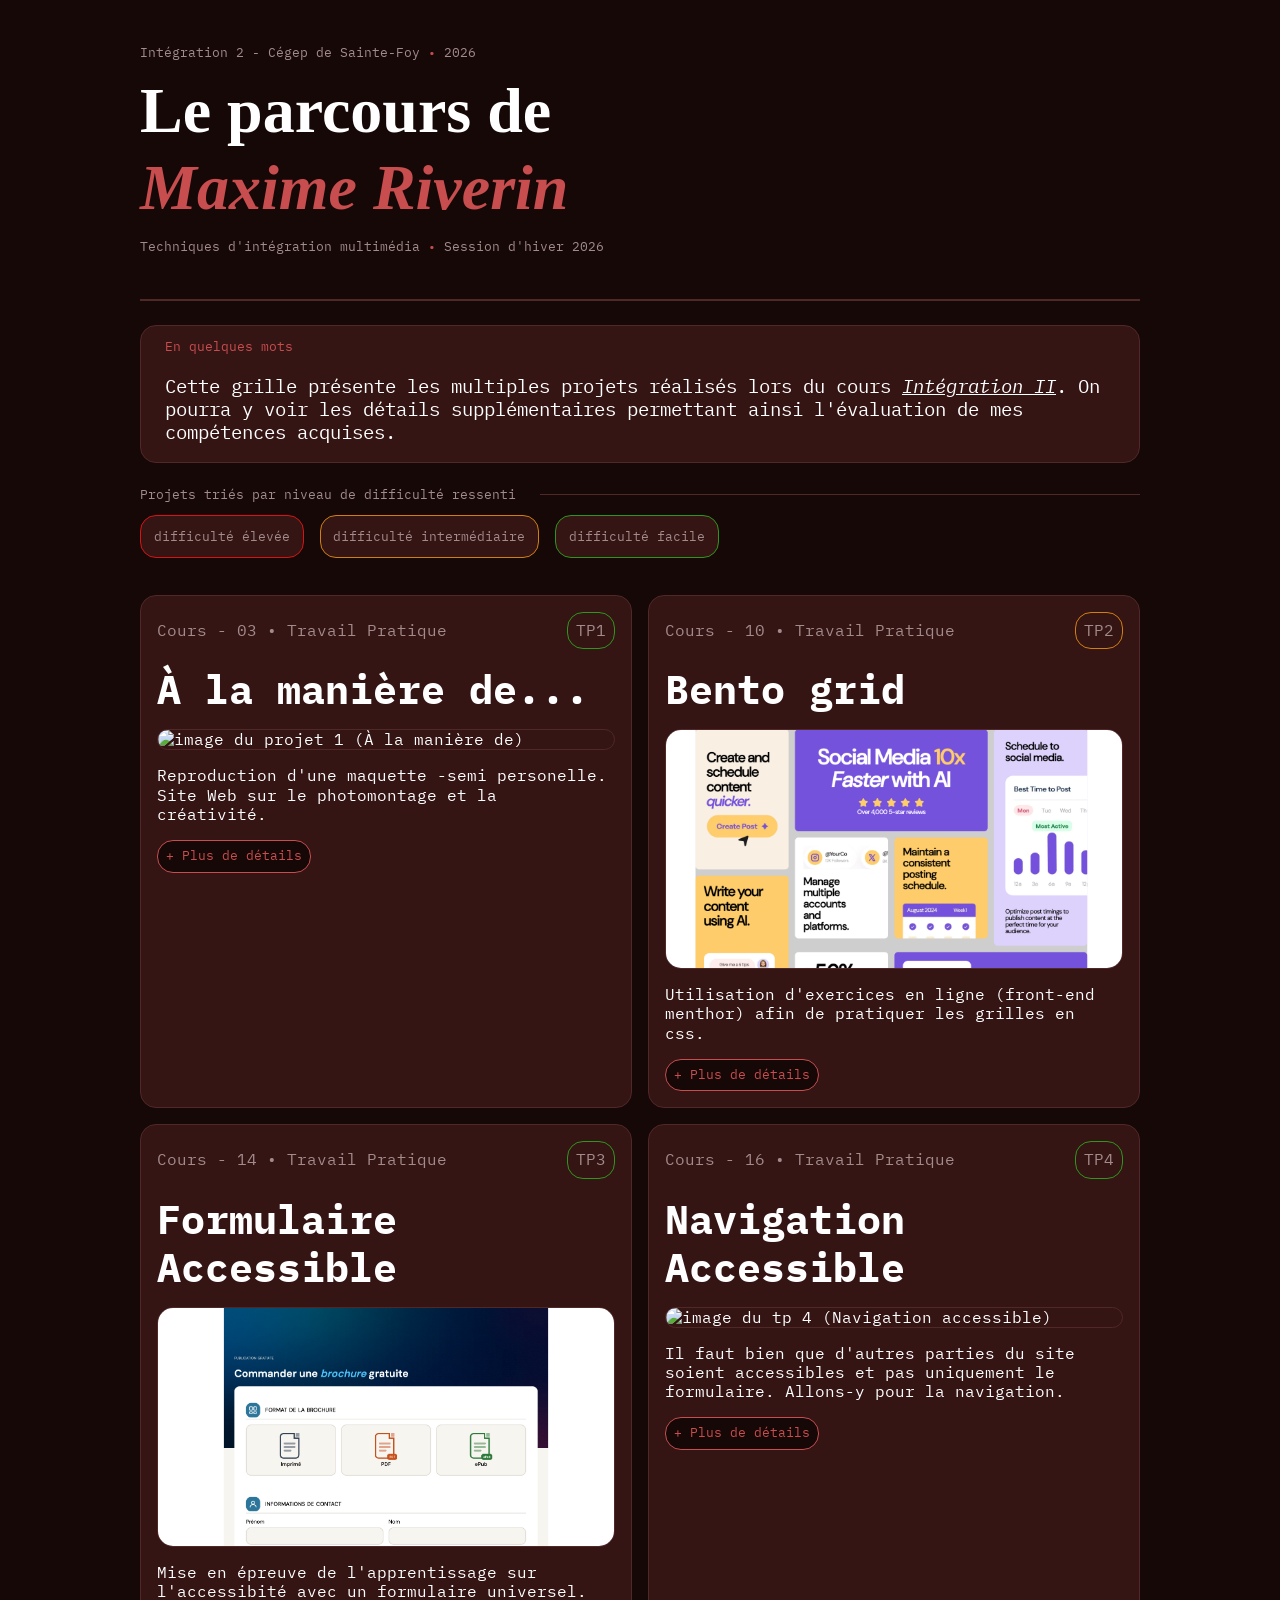
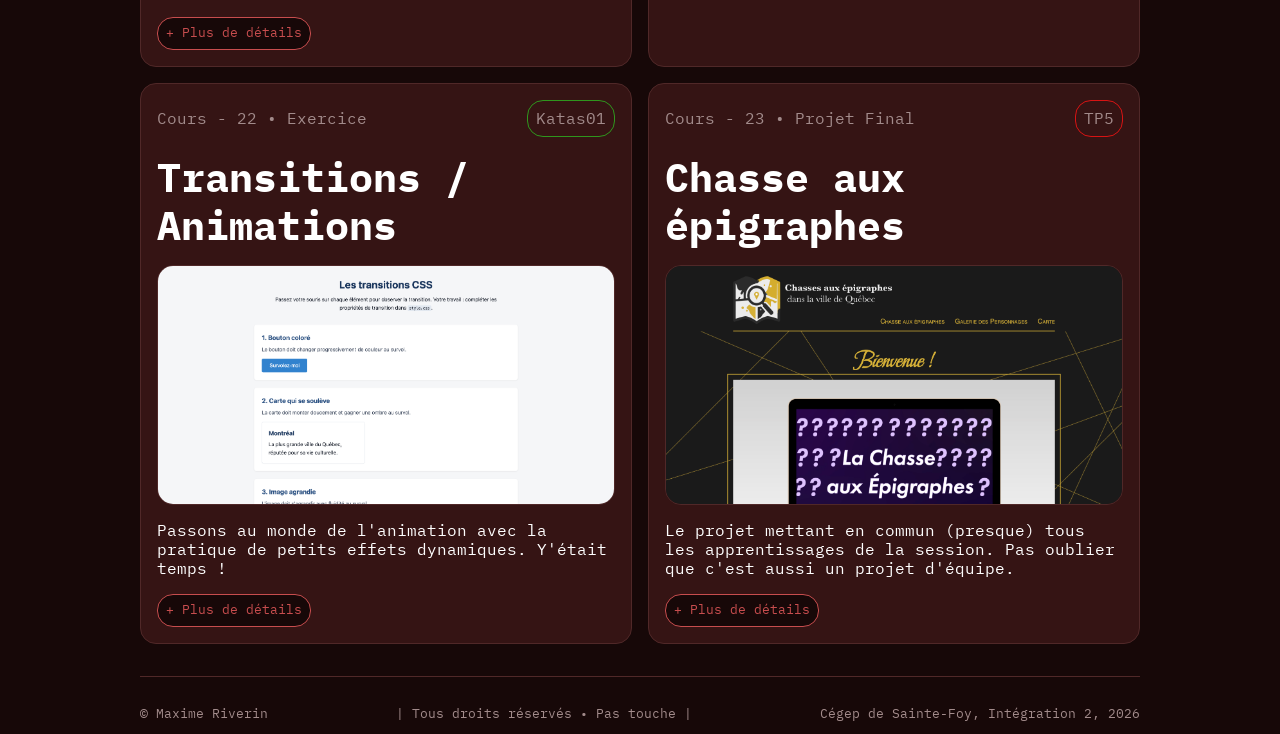
==== commit 4fa771d1: "Finalisation ? suite ??" ====
--- a/index.html
+++ b/index.html
@@ -340,7 +340,7 @@
                                 <img src="assets/images/transition_rendu_table.png" alt="image du Katas Transitions" class="projets__images">
                             </p>
 
-                            <p class="projets__texte">Une base tehcnique stable dans le..</p>
+                            <p class="projets__texte">Passons au monde de l'animation avec la pratique de petits effets dynamiques. Y'était temps !</p>
 
                             <div class="projets__bouton">
 
@@ -364,18 +364,18 @@
                                         <img src="assets/images/transition_rendu_table.png" alt="image du Katas Transition" class="projets__images">
                                     </p>
 
-                                    <p class="projets__texte">Mise en place des outils de base, validation et organisation...</p>
-
-                                    <div class="details__apprentissages__containeur apprentissages__containeur">
-
-                                        <div class="apprentissages__item border">
-                                            <h3 class="apprentissages__titre couleur-rougeClair">Ce qui était difficle</h3>
-                                            <p class="apprentissages__texte">Configurer correctment tous les outils et garder...</p>
-                                        </div>
-
-                                        <div class="apprentissages__item apprentissages border">
-                                            <h3 class="apprentissages__titre couleur-rougeClair">Ce dont je suis fier</h3>
-                                            <p class="apprentissages__texte">Configurer correctment tous les outils et garder...</p>
+                                    <p class="projets__texte">Exercice Katas afin de pratiquer la propriété <span class="couleur-rougeClair">transition</span> ainsi que les similaires.</p>
+
+                                    <div class="details__apprentissages__containeur apprentissages__containeur">
+
+                                        <div class="apprentissages__item border">
+                                            <h3 class="apprentissages__titre couleur-rougeClair">Ce qui était difficle</h3>
+                                            <p class="apprentissages__texte">Différencier la liste de propriétés disponibles à la réalisation des animations demandées. Envisager la bonne sélection aussi.</p>
+                                        </div>
+
+                                        <div class="apprentissages__item apprentissages border">
+                                            <h3 class="apprentissages__titre couleur-rougeClair">Ce dont je suis fier</h3>
+                                            <p class="apprentissages__texte">Comprendre la base du monde merveilleux de l'animations et de quelques propiétés</p>
                                         </div>
 
                                     </div>
@@ -410,7 +410,7 @@
                                 <img src="assets/images/chasseEpi_rendu_table.png" alt="image de la chasse aux épigraphes" class="projets__images">
                             </p>
 
-                            <p class="projets__texte">Une base tehcnique stable dans le..</p>
+                            <p class="projets__texte">Le projet mettant en commun (presque) tous les apprentissages de la session. Pas oublier que c'est aussi un projet d'équipe.</p>
 
                             <div class="projets__bouton">
 
@@ -434,18 +434,18 @@
                                         <img src="assets/images/chasseEpi_rendu_table.png" alt="image de la chasse aux épigraphes class="projets__images">
                                     </p>
 
-                                    <p class="projets__texte">Mise en place des outils de base, validation et organisation...</p>
-
-                                    <div class="details__apprentissages__containeur apprentissages__containeur">
-
-                                        <div class="apprentissages__item border">
-                                            <h3 class="apprentissages__titre couleur-rougeClair">Ce qui était difficle</h3>
-                                            <p class="apprentissages__texte">Configurer correctment tous les outils et garder...</p>
-                                        </div>
-
-                                        <div class="apprentissages__item apprentissages border">
-                                            <h3 class="apprentissages__titre couleur-rougeClair">Ce dont je suis fier</h3>
-                                            <p class="apprentissages__texte">Configurer correctment tous les outils et garder...</p>
+                                    <p class="projets__texte">HTML, CSS, Javascript, plaisir, tout est réuni afin de passer un moment magistral. Quoi de mieux que de tout faire exploser sur un seul projet ?</p>
+
+                                    <div class="details__apprentissages__containeur apprentissages__containeur">
+
+                                        <div class="apprentissages__item border">
+                                            <h3 class="apprentissages__titre couleur-rougeClair">Ce qui était difficle</h3>
+                                            <p class="apprentissages__texte">S'adapter aux codes des autres afin de l'intégrer dans le site commun. Utilisation de github...</p>
+                                        </div>
+
+                                        <div class="apprentissages__item apprentissages border">
+                                            <h3 class="apprentissages__titre couleur-rougeClair">Ce dont je suis fier</h3>
+                                            <p class="apprentissages__texte">Jeu de la chasse fonctionnel. Apprentissages sur le View Transition API afin de faire des changement de pages animés. Utilisation de github...</p>
                                         </div>
 
                                     </div>
